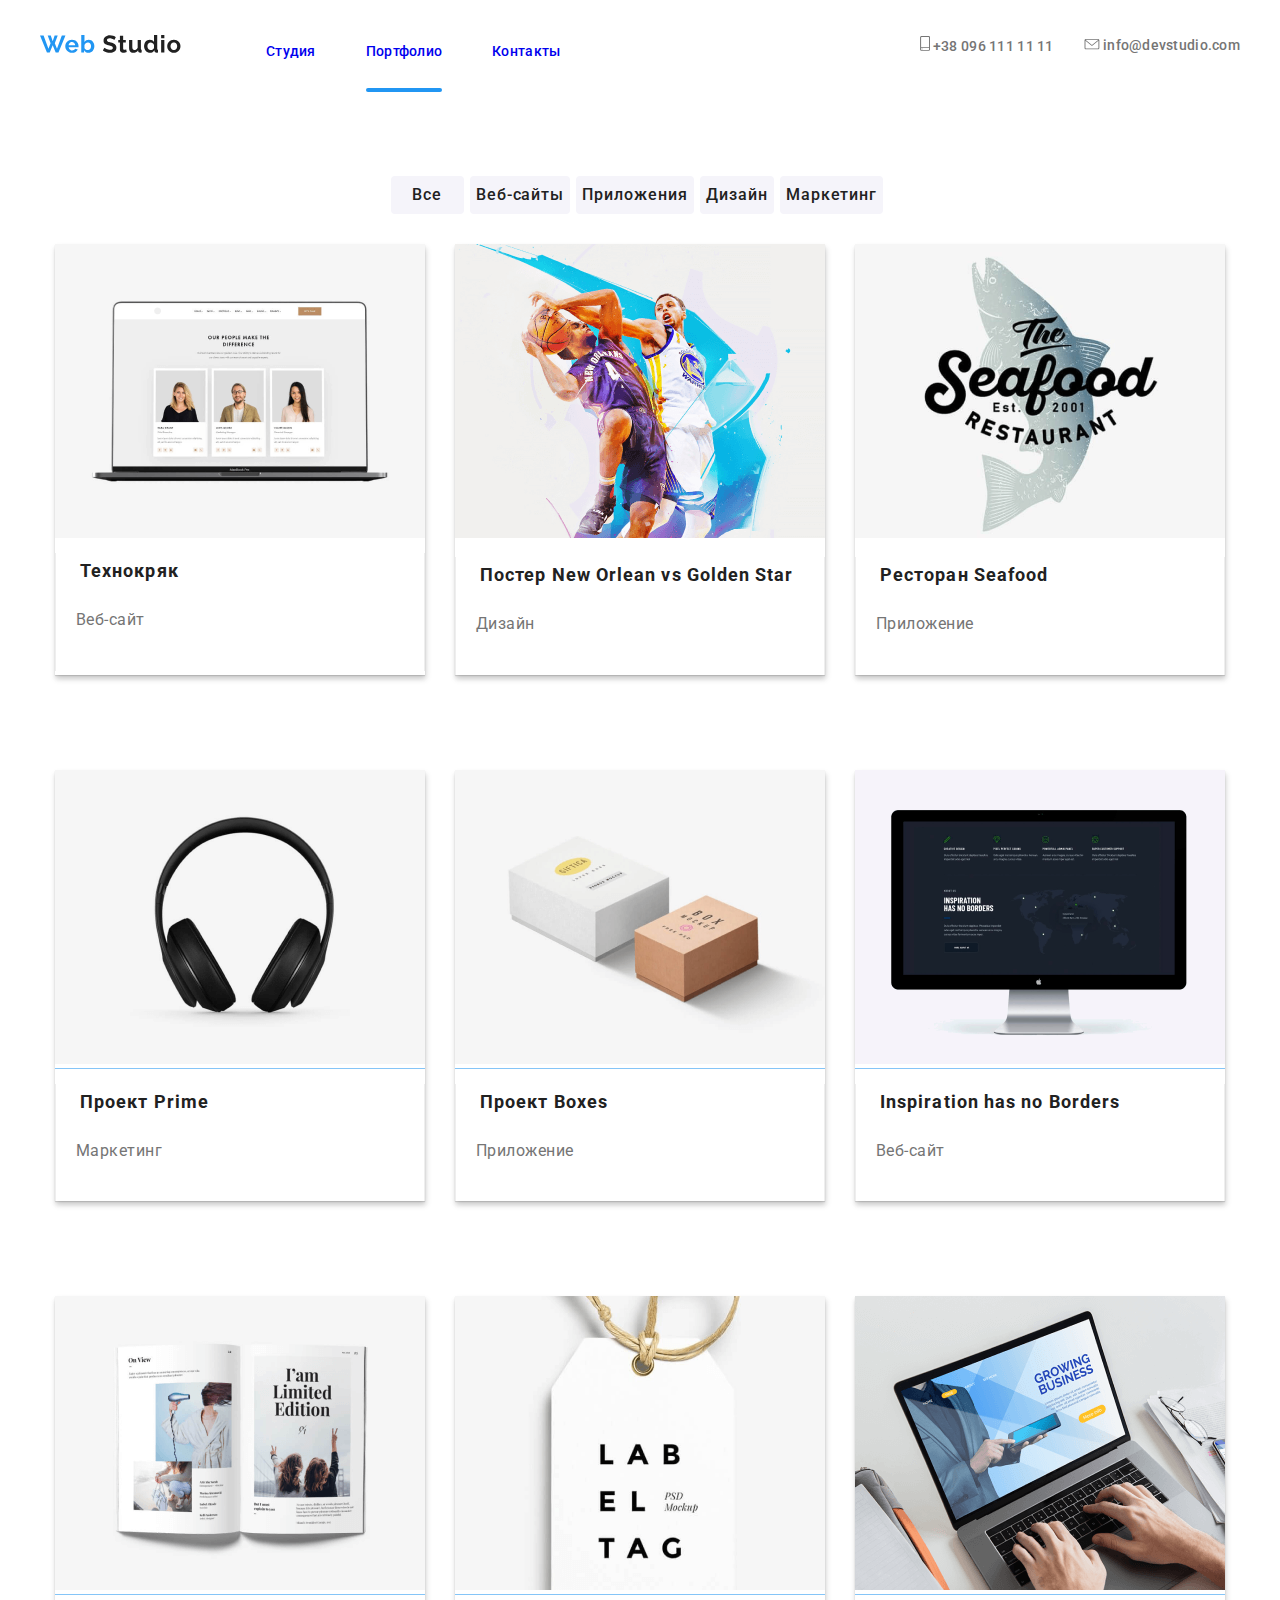
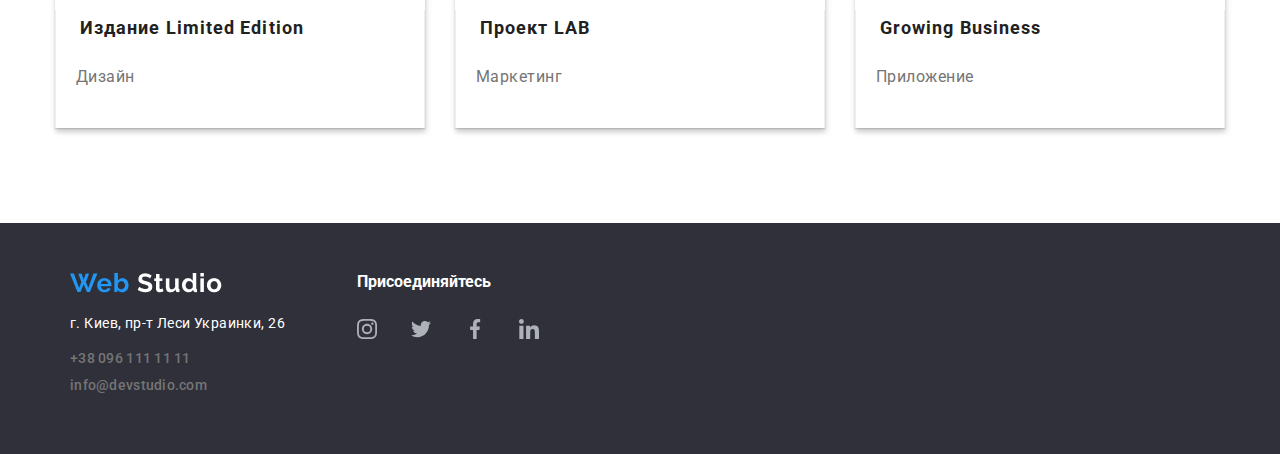
==== portfolio.html @ f712e770 "base created" ====
<!DOCTYPE html>
<html lang="ru">
  <head>
    <meta charset="UTF-8" />
    <meta name="viewport" content="width=device-width, initial-scale=1.0" />
    <title>Портфолио</title>
    <link rel="stylesheet" href="./CSS/styles.css" />
    <link rel="stylesheet" href="./CSS/normalize.css" />
    <link
      href="https://fonts.googleapis.com/css2?family=Roboto:ital,wght@0,100;0,300;0,400;0,500;0,700;0,900;1,100;1,300;1,400;1,500;1,700;1,900&display=swap"
      rel="stylesheet"
    />
  </head>

  <body>
    <!--Шапка сайта-->
    <header class="page-header">
      <div class="container">
        <nav class="nav-container">
          <a href="index.html" aria-label="лого" class="logo-link">
            <svg width="141" height="28">
              <use href="./images/sprite.svg#icon-logo"></use>
            </svg>
          </a>
          <ul class="site-nav list">
            <li class="nav-link-item list">
              <a class="nav-link" href="index.html">
                <p class="nav-link-text">Студия</p>
              </a>
            </li>
            <li class="nav-link-item list">
              <a class="nav-link link current" href="portfolio.html">
                <p class="nav-link-text link current">Портфолио</p>
              </a>
            </li>
            <li class="nav-link-item list">
              <a class="nav-link" href=" ">
                <p class="nav-link-text">Контакты</p>
              </a>
            </li>
          </ul>
          <div class="site-nav-div">
            <ul class="site-nav">
              <li class="contact-list-item list">
                <a class="contact-data" href="tel: ">
                  <svg width="10" height="14.94" class="contact-data-icon">
                    <use href="./images/sprite.svg#icon-smartphone"></use>
                  </svg>
                  +38 096 111 11 11</a
                >
              </li>
              <li class="contact-list-item list">
                <a class="contact-data" href="mailto:info@devstudio.com">
                  <svg width="16" height="11.12" class="contact-data-icon">
                    <use href="./images/sprite.svg#icon-envelope"></use>
                  </svg>
                  info@devstudio.com</a
                >
              </li>
            </ul>
          </div>
        </nav>
      </div>
    </header>

    <!--Products-navigation-->
    <section class="products-nav-section">
      <div class="container">
        <h1 hidden>Проекты</h1>
        <ul class="products-list list">
          <li class="products-button">
            <button type="button" class="pro-button">Все</button>
          </li>
          <li class="products-button">
            <button type="button" class="pro-button">Веб-сайты</button>
          </li>
          <li class="products-button">
            <button type="button" class="pro-button">Приложения</button>
          </li>
          <li class="products-button">
            <button type="button" class="pro-button">Дизайн</button>
          </li>
          <li class="products-button">
            <button type="button" class="pro-button">Маркетинг</button>
          </li>
        </ul>
      </div>
    </section>

    <!--Products-->
    <section class="products-list-section">
      <div class="container">
        <ul class="products-list-main list">
          <li class="product-item">
            <a class="product-link" href=" " aria-label="Проект-1">
              <div class="product-image-wrapper">
                <p class="product-text">
                  Технокряк это современная площадка распространения
                  коронавируса. Компании используют эту платформу для цифрового
                  шпионажа и атак на защищённые сервера конкурентов.
                </p>

                <img
                  src="./images/projects/project1.png"
                  alt="проект1"
                  class="product-list-image"
                />
              </div>
              <div class="product-link-headers">
                <h2 class="product-header">Технокряк</h2>
                <p class="product-subheader">Веб-сайт</p>
              </div>
            </a>
          </li>
          <li class="product-item">
            <a class="product-link" href=" " aria-label="Проект-2">
              <div class="product-image-wrapper">
                <p class="product-text">
                  Технокряк это современная площадка распространения
                  коронавируса. Компании используют эту платформу для цифрового
                  шпионажа и атак на защищённые сервера конкурентов.
                </p>
                <img src="./images/projects/project2.png" alt="проект-2" />
              </div>
              <div class="product-link-headers">
                <h2 class="product-header">
                  Постер <span lang="en"> New Orlean vs Golden Star</span>
                </h2>
                <p class="product-subheader">Дизайн</p>
              </div>
            </a>
          </li>
          <li class="product-item">
            <a class="product-link" href=" " aria-label="Проект-3">
              <div class="product-image-wrapper">
                <p class="product-text">
                  Технокряк это современная площадка распространения
                  коронавируса. Компании используют эту платформу для цифрового
                  шпионажа и атак на защищённые сервера конкурентов.
                </p>
                <img src="./images/projects/project3.png" alt="проект3" />
              </div>
              <div class="product-link-headers">
                <h2 class="product-header">
                  Ресторан <span lang="en">Seafood</span>
                </h2>
                <p class="product-subheader">Приложение</p>
              </div>
            </a>
          </li>
          <li class="product-item">
            <a class="product-link" href=" " aria-label="Проект-4">
              <div class="product-image-wrapper">
                <p class="product-text">
                  Технокряк это современная площадка распространения
                  коронавируса. Компании используют эту платформу для цифрового
                  шпионажа и атак на защищённые сервера конкурентов.
                </p>
                <img src="./images/projects/project4.png" alt="проект4" />
              </div>
              <div class="product-link-headers">
                <h2 class="product-header">
                  Проект <span lang="en">Prime</span>
                </h2>
                <p class="product-subheader">Маркетинг</p>
              </div>
            </a>
          </li>
          <li class="product-item">
            <a class="product-link" href=" " aria-label="Проект-5">
              <div class="product-image-wrapper">
                <p class="product-text">
                  Технокряк это современная площадка распространения
                  коронавируса. Компании используют эту платформу для цифрового
                  шпионажа и атак на защищённые сервера конкурентов.
                </p>
                <img src="./images/projects/project5.png" alt="проект5" />
              </div>
              <div class="product-link-headers">
                <h2 class="product-header">
                  Проект <span lang="en">Boxes</span>
                </h2>
                <p class="product-subheader">Приложение</p>
              </div>
            </a>
          </li>
          <li class="product-item">
            <a class="product-link" href=" " aria-label="Проект-6">
              <div class="product-image-wrapper">
                <p class="product-text">
                  Технокряк это современная площадка распространения
                  коронавируса. Компании используют эту платформу для цифрового
                  шпионажа и атак на защищённые сервера конкурентов.
                </p>
                <img src="./images/projects/project6.png" alt="проект6" />
              </div>
              <div class="product-link-headers">
                <h2 class="product-header">
                  <span lang="en">Inspiration has no Borders</span>
                </h2>
                <p class="product-subheader">Веб-сайт</p>
              </div>
            </a>
          </li>
          <li class="product-item">
            <a class="product-link" href=" " aria-label="Проект-7">
              <div class="product-image-wrapper">
                <p class="product-text">
                  Технокряк это современная площадка распространения
                  коронавируса. Компании используют эту платформу для цифрового
                  шпионажа и атак на защищённые сервера конкурентов.
                </p>
                <img src="./images/projects/project7.png" alt="проект7" />
              </div>
              <div class="product-link-headers">
                <h2 class="product-header">
                  Издание <span lang="en">Limited Edition</span>
                </h2>
                <p class="product-subheader">Дизайн</p>
              </div>
            </a>
          </li>

          <li class="product-item">
            <a class="product-link" href=" " aria-label="Проект-8">
              <div class="product-image-wrapper">
                <p class="product-text">
                  Технокряк это современная площадка распространения
                  коронавируса. Компании используют эту платформу для цифрового
                  шпионажа и атак на защищённые сервера конкурентов.
                </p>
                <img src="./images/projects/project8.png" alt="проект8" />
              </div>
              <div class="product-link-headers">
                <h2 class="product-header">
                  Проект <span lang="en">LAB</span>
                </h2>
                <p class="product-subheader">Маркетинг</p>
              </div>
            </a>
          </li>

          <li class="product-item">
            <a class="product-link" href=" " aria-label="Проект-9">
              <div class="product-image-wrapper">
                <p class="product-text">
                  Технокряк это современная площадка распространения
                  коронавируса. Компании используют эту платформу для цифрового
                  шпионажа и атак на защищённые сервера конкурентов.
                </p>
                <img src="./images/projects/project9.png" alt="проект9" />
              </div>
              <div class="product-link-headers">
                <h2 class="product-header">
                  <span lang="en">Growing Business</span>
                </h2>
                <p class="product-subheader">Приложение</p>
              </div>
            </a>
          </li>
        </ul>
      </div>
    </section>

    <!--Контакты-->
    <footer class="contacts-sec">
      <div class="container">
        <div class="contacts">
          <h2 hidden>Контакты</h2>
          <div class="contacts-div1">
            <a href="index.html" aria-label="лого" class="footer-logo">
              <img src="./images/header/WebStudio.png" alt="webstudio" />
            </a>

            <div class="address-div">
              <address>
                <a
                  class="address-item-link"
                  href="https://goo.gl/maps/PfShquKMq7pHnLQV8"
                >
                  <p class="address-item">г. Киев, пр-т Леси Украинки, 26</p>
                </a>
              </address>
              <ul class="list">
                <li class="contact-list-item">
                  <a class="contact-data" href="tel: ">+38 096 111 11 11</a>
                </li>
                <li class="contact-list-item">
                  <a class="contact-data" href="mailto:info@devstudio.com">
                    info@devstudio.com</a
                  >
                </li>
              </ul>
            </div>
          </div>
          <div class="join-us-div">
            <p class="join-text">Присоединяйтесь</p>
            <ul class="joinus list">
              <li class="social-link">
                <a
                  href=""
                  aria-label="иконка_инстаграм"
                  class="social-list_link-item"
                >
                  <svg width="20" height="20">
                    <use href="./images/sprite.svg#icon-instagram"></use>
                  </svg>
                </a>
              </li>
              <li class="social-link">
                <a
                  href=""
                  aria-label="иконка_твиттер"
                  class="social-list_link-item"
                >
                  <svg width="20" height="20">
                    <use href="./images/sprite.svg#icon-twitter"></use></svg
                ></a>
              </li>
              <li class="social-link">
                <a
                  href=""
                  aria-label="иконка_фейсбук"
                  class="social-list_link-item"
                >
                  <svg width="20" height="20">
                    <use href="./images/sprite.svg#icon-facebook"></use></svg
                ></a>
              </li>
              <li class="social-link">
                <a
                  href=""
                  aria-label="иконка_линкедин"
                  class="social-list_link-item"
                  ><svg width="20" height="20">
                    <use href="./images/sprite.svg#icon-linkedin"></use>
                  </svg>
                </a>
              </li>
            </ul>
          </div>
        </div>
      </div>
    </footer>
  </body>
</html>
---- CSS/styles.css ----
:root {
  font-family: "Roboto", sans-serif;
  font-style: normal;
    --main-font-color: white;}
}

html {
  box-sizing: border-box;
}

*, *:: before, 
*:: after {
  box-sizing: inherit;
}

.list {
padding: 0; 
margin: 0; 
list-style-type: none;
}

.container {
  max-width: 1200px;
  padding-left: 15px;
  padding-right: 15px;
  margin-left: auto;
  margin-right: auto;
  }


.site-nav {
 display: flex; 
}
.site-nav .nav-link-item {
  display: block;
  font-weight: 500;
  font-size: 14px;
  line-height: 16px;
  letter-spacing: 0.02em;
  color: #212121;
  margin-right: 50px;
  padding-top: 30px;
}

.site-nav .nav-link-item:last-child {
  margin-right: 0;
}

.contact-list-item {
  margin-right: 30px;
  padding-bottom: 9px;
}
.site-nav .contact-list-item:last-child {
  margin-right: 0;
}

.logo {
  font-family: "Roboto", sans-serif;
}
.logo-link {
  margin-right: 85px;
}
.site-nav-div {
  margin-left: auto;
}
.hero-heading {
  margin-top: 0;
  margin-bottom: 30px;
  padding-top: 195px;
  font-weight: 900;
  font-size: 44px;
  line-height: 1.36;
  text-align: center;
  letter-spacing: 0.06em;
  text-transform: uppercase;
  color: #ffffff;
}
.hero-container {
  background-image: linear-gradient(
    to bottom, 
     rgba(47, 48, 58, 0.8), 
     rgba(47, 48, 58, 0.8) ), url(../images/header_image/Header_img.jpg); 
  background-repeat: no-repeat;
  background-origin: border-box;
  background-size: auto;
  background-position: center;
  background-size: cover;
  width: 1600px;
  height: 600px;
  left: 0px;
  top: 80px;
  background-clip: border-box;
  }


.nav-container {
  display: flex;
  align-items: center;
  /*justify-content: space-between;*/
}
.nav-link {
  font-weight: 500;
  font-size: 14px;
  line-height: 1.14;
  letter-spacing: 0.02em;
  text-decoration: none;
}
.nav-link:hover,
.nav-link:focus {
  color: #2196f3;
}
.nav-link-item {
  list-style: none;
  text-decoration: none;
  display: block;
}

/*.nav-link-text {
font-weight: 500;
font-size: 14px;
line-height: 16px;
letter-spacing: 0.02em;
color: #212121;  
}*/
/*.current {
  color:#2196F3;*/
 
}

.nav-link {
 display: block;
 padding-top: 32px;
 padding-bottom: 32px;
 font-weight: 500;
 font-size: 14px;
 line-height: 1.1428;
 letter-spacing: 0.02em;
 color: #212121;}
}
/*.nav-link .current {
 padding-bottom: 0;
}*/
.nav-link.current {
 padding-bottom: 0;
 color:#2196F3;
 }
.nav-link.current::after {
 content: '';
 display: block;
 height: 4px;
 border-radius: 2px;
 margin-top: 28px;
 background-color: #2196F3;
 }



.contact-list-item {
  list-style: none;
  text-decoration: none;
}
.contact-list-item {
  fill: #757575;
}
.contact-list-item:hover,
.contact-list-item:focus
 {
  color: #2196f3;
}
.contact-data {
  list-style: none;
  text-decoration: none;
  font-weight: 500;
  font-size: 14px;
  line-height: 1.14;
  letter-spacing: 0.02em;
  color: #757575;
}
.contact-data:hover,
.contact-data:focus {
  color: #2196f3;
}
.contact-data-icon:hover,
.contact-data-icon:focus {
  fill: #2196f3;
}

.list {
  padding: 0;
  /*margin: 0;*/
}
.hero-section {
  text-align: center;
  /*background-color: grey;*/
 }

  .button {
  display: inline-block;
  border-radius: 4px;
  padding: 10px 32px;
  min-width: 200px;
  text-align: center;
  background: #2196f3;
  color: #ffffff;
  text-transform: uppercase;
  letter-spacing: 0.06em;
  }

  .button:hover,
  .button:focus {
    background: #2196f3;
    color: #ffffff;
    text-transform: uppercase;
    letter-spacing: 0.06em;
    border: none;
  }

   .hero-button-text {
    font-weight: bold;
    font-size: 16px;
    line-height: 1.87;
    display: flex;
    align-items: center;
    text-align: center;
    letter-spacing: 0.06em;

    color: #FFFFFF;
  }
  .about-us-section {
 display: flex;
    align-items: center;
    text-align: center;
  }
  .abt-us-container {
    width: 1200px;
    margin-top: 0;
    margin-left: auto;
    margin-right: auto;
    margin-bottom: 94px;
    /*width: 1170px;*/
    padding-left: 15px;
    padding-right: 15px;
    justify-content: space-between;
    align-items: baseline;
  }

  .sub-heading {
    margin-top: 0;
    margin-bottom: 10px;
    font-weight: bold;
    font-size: 14px;
    line-height: 1.14;
    letter-spacing: 0.03em;
    text-transform: uppercase;
    color: #212121;
    align-items: center;
    align-items: baseline;
  }
  .about-img {
    list-style: none;
  }
  .about-img {
    display: flex;
  }

  .about-image-icon {
   list-style: none;
   margin-right: 0px;
  }
  
  .about-image-icon:last-child {
    margin-right: 0;
  }

  .antenna::before {
  content: "";
  display: inline-block;
  width: 270px;
  height: 120px;
  background-repeat: no-repeat;
  background-size: cover;
  left: 215px;
  top: 774px;
  background: #F5F4FA;
  background-image: url(../images/about/antenna.svg);
  background-repeat: no-repeat;
  background-position: center;
  border-radius: 4px;
  margin-bottom: 20px;}

    .clock::before {
  content: "";
  display: inline-block;
  width: 270px;
  height: 120px;
  background-repeat: no-repeat;
  background-size: cover;
  left: 215px;
  top: 774px;
  background: #F5F4FA;
  background-image: url(../images/about/clock.svg );
  background-repeat: no-repeat;
  background-position: center;
  border-radius: 4px;
margin-bottom: 20px;}

  .diagram::before {
  content: "";
  display: inline-block;
  width: 270px;
  height: 120px;
  background-repeat: no-repeat;
  background-size: cover;
  left: 215px;
  top: 774px;
  background: #F5F4FA;
  background-image: url(../images/about/diagram.svg );
  background-repeat: no-repeat;
  background-position: center;
  border-radius: 4px;
margin-bottom: 20px;}

  .tech::before {
  content: "";
  display: inline-block;
  width: 270px;
  height: 120px;
  background-repeat: no-repeat;
  background-size: cover;
  left: 215px;
  top: 774px;
  background: #F5F4FA;
  background-image: url(../images/about/Group.svg );
  background-repeat: no-repeat;
  background-position: center;
  border-radius: 4px;
margin-bottom: 20px;}
  }
    /* 
    position: absolute;
    width: 270px;
    height: 120px;
    left: 1115px;
    top: 774px;
    background-color: #F5F4FA;
    border-radius: 4px;*/
    }
  
  .image {
    margin-top: 0;
    margin-bottom: 55px; 
    padding-right: 96px;
    padding-left: 96px
  }

  .image-wrapper{
    position: relative;
  }


  .about-us-sect {
    list-style: none;
    text-decoration: none;
    padding-top: 87px;
    padding-bottom: 87px;
  }


.abt-text {
  margin-top: 0;
  margin-bottom: 94px;
  font-weight: normal;
  font-size: 14px;
  line-height: 1.72;
  letter-spacing: 0.03em;
  color: #757575;
  align-items: center;
  align-items: baseline;
}
.no.padding {
  padding-top: 0;
  padding-bottom: 0;
}
.activity-sec {

  }
.activity-container {
  max-width: 1200px;
  margin-top: 0;
  margin-left: auto;
  margin-right: auto;
}

.activity-list {
  display: flex;
  justify-content: space-between;
}
.activity-header {
  font-weight: bold;
  font-size: 36px;
  line-height: 1.16;
  text-align: center;
  letter-spacing: 0.03em;
  color: #212121;
}
.activity-wrapper {
  position: relative;
}
 .activity-list-item {
  list-style: none;
  margin-top: 48px;
  /*margin-bottom: 94px;*/
  margin-right: 30px;
  
  /*border-radius: 4px;;
background-image: linear-gradient(
    to bottom, 
      #F5F4FA;  #F5F4FA)
  background-repeat: no-repeat;
  background-origin: border-box;
  background-size: auto;
  background-position: center;
  background-size: cover;
  width: 270px;
  height: 120px;
  left: 0px;
  top: 80px;
  background-clip: border-box;*/
}
/*.acivityy-wrapper {
  position: relative;
}
*/
   .activity-list-item-image {
    display: block;
  }

.activity-subh-r {
  position: absolute;
  bottom: 0;
  left: 0;
  width: 100%;
  padding-top: 27px;
  padding-bottom: 27px;
  margin: 0;
  font-weight: 700;
  font-size: 14px;
  line-height: 1.14;
  text-align: center;
  text-transform: uppercase;
  color: #ffffff;
  background-color: rgba(47, 48, 58, 0.8);
  }

/*  .activity-subh-r {
width: 370px;
left: 215px;
top: 1435px;
background-color: rgba(47, 48, 58, 0.8);
text-align: center;

  }*/

 .team-section-container {
    max-width: 1200px;
    justify-content: space-between;
    margin-left: auto;
    margin-right: auto;
    padding-left: 15px;
    padding-right: 15px;
    background: #E5E5E5;
    
  }

  .team-list {
  list-style:none;
  display: flex;
/*margin-left: 215px;
  margin-right: 215px;*/
  justify-content: space-between;
  }

  .team-list-item {
    max-width: 275px;
  /*margin-right: 30px;*/
box-shadow: 0px 2px 1px rgba(0, 0, 0, 0.2), 0px 1px 1px rgba(0, 0, 0, 0.14), 0px 1px 3px rgba(0, 0, 0, 0.12);
border-radius: 0px 0px 4px 4px;
margin-bottom: 95px;
  }
  .team-list-item:last-child {
    margin-right:0
  }
  .team-section-name {
   font-weight: bold;
   font-size: 36px;
   line-height: 42px;
   text-align: center;
   letter-spacing: 0.03em;
   color: #212121; 
  }
 

  .team-subheader {

    font-weight: 500;
    font-size: 16px;
    line-height: 19px;
    text-align: center;
    letter-spacing: 0.03em;
    color: #212121;
  }
  .profession {
    font-weight: normal;
    font-size: 16px;
    line-height: 19px;
    text-align: center;
    letter-spacing: 0.03em;
    color: #757575;
  }
  .social-link-list {
    display: flex;
    align-content: center;
    padding-left: 30px;
    padding-bottom: 20px;
  }
.social-list_link-item {
    display: inline-flex;
    justify-content: center;
    align-items: center;
    width: 44px;
    height: 44px;
    border-radius: 50%;
 }
  .social-link:hover,
  .social-link:focus {
  color: #2196f3
  ;}

  .social-link {
   margin-right: 10px;
  }
  /*.social-link::before {
  content: "";
  width: 60px;
  height: 1px;
  /*margin-right: 40px;*/
  
  
.social-list_link-item {
  fill: #afb1b8;
}
.social-list_link-item:hover, 
.social-list_link-item-svg {
  fill: white;
}
.social-list_link-item:hover .social-list_link-item-svg {
  fill: #2196F3;
 }
.social-list_link-item-svg {
 width: 20px;
 height: 20px;
}
.social-list_link-item:hover {
  background-color:  #2196F3;
}
 

  /*.social-link {
     background-image: url(../images/Socials/Instagram.svg);
     background-position: center;
     position: absolute;
      width: 44px;
      height: 44px;
      left: 515px;
      top: 2779px;*/

  

 /* .clients-container {
  max-width: 1200px;
  margin-top: 0;
 
  margin-left: auto;
  margin-right: auto; 
  padding-left: 15px;
  padding-right: 15px;
  padding-bottom: 0px;
      }*/

  .clients-section {
   margin-bottom: 94px;
   }

  .clients-list {
    list-style: none;
    display: flex;
    justify-content: space-between;}

 .clients-header {
margin-bottom: 50px;
font-weight: bold;
font-size: 36px;
line-height: 42px;
text-align: center;
letter-spacing: 0.03em;
color: #212121;

 }
.client-icon .client-icon-svg {
   fill:#AFB1B8;
}
.client-icon:last-child {
  margin-right: 0px;
}
.client-icon {
  margin-right: 30px;
}

.client-icon-svg:hover,
.client-icon-svg {
  fill: #2196f3;
}

.customers-list-item-link:hover,
.customers-list-item-link:focus {
  border-color: #2196f3;}

/*.client-icon:hover, 
.client-icon-svg {
  fill:  #2196f3}*/
 
/* .client-icon:hover,
 .client-icon:focus {
color: #2196f3;}*/

 .border{
max-width: 170px;
  /*margin-right: 30px;*/
box-shadow: 0px 2px 1px rgba(0, 0, 0, 0.2), 0px 1px 1px rgba(0, 0, 0, 0.14), 0px 1px 3px rgba(0, 0, 0, 0.12);
border-radius: 0px 0px 4px 4px;
margin-bottom: 95px;
height: 90px;
left: 1215px;
top: 2487px;
border: 1px solid #AFB1B8;
box-sizing: border-box;

  }

.client-icon .border:hover,
.border:focus {
fill: #2196f3;}

 .products-list-section {
 margin-top: 30px;
 }
  .products-list {
  list-style: none;
  display: flex;
  justify-content: center;
  /*margin-bottom: 95px;*/
  }
  .products-list:last-child {
    margin-right: 0;
  }
  
  .products-button {
    padding-right: 6px;
    /*box-shadow: 0px 3px 1px #2196F3 (0, 0, 0, 0.1), 0px 1px 2px #2196F3 (0, 0, 0, 0.08), 0px 2px 2px rgba(0, 0, 0, 0.12);
border-radius: 4px;*/    
  }
  .products-list-item {
  list-style: none;
  width: 370px;
  }
 .pro-button {
   background: #F5F4FA;
 }
 .pro-button:hover {
   background-color: #2196F3;
 }
  
  .products-nav-section {
   display: flex;
   margin-top: 84px;
   justify-content: space-around;
   
  }
  .products-list-main {
    display: flex;
    flex-wrap: wrap;
    justify-content: space-around;
  }
  .product-item {
    width: 370px;
    margin-bottom: 30px;
  }
  .product-image-wrapper {
  position: relative;
  overflow: hidden;
  }
 .product-list-image {
   display: block;
 }
  /*.product-item:nth-last-child(-n + 3) {
    margin-bottom: 0;
  }*/
  .products-list-main:last-child {
    margin-right: 0;
  }
  .product-header {
    margin-left: 24px;
  }
  .product-subheader {
    margin-left: 20px;
  }
  /*.contacts-section {
   background-color: #2F303A;
   display: flex;
   background: #2F303A;
   max-width: 1200px;
   margin-top: 94px;
  margin-left: auto;
  margin-right: auto;
  padding-left: 15px;
  padding-right: 15px;
   }*/
  .product-item {
     max-width: 376px;
      /*margin-right: 30px;*/
background: #FFFFFF;
box-sizing: border-box;
box-shadow: 0px 1px 1px rgba(0, 0, 0, 0.12), 0px 4px 4px rgba(0, 0, 0, 0.06), 1px 4px 6px rgba(0, 0, 0, 0.16);
margin-bottom: 95px;
  }
  
 .contacts-div1 {

  padding-left: 30px;
  align-content: space-between;
  }
  .address-div {
  background: #2F303A;
  padding-right: 60px;
  
  }
  .footer-logo {
    padding-left: 
  }
   .joinus {
    display: flex;
    background-color: #2F303A;
    }
    .join-text {
      margin-top: 0px;
    }
   
 .social-link:hover,
  .social-link:focus {
  color: #2196f3
  ;}
 
.social-list_link-item {
  fill: #afb1b8;
}
.social-link {
  fill:  #afb1b8;}

.social-link:hover {
  fill: white;
 }
.social-link {
 width: 20px;
 height: 20px;
}
.social-link:hover {
  background-color:  #2196F3;
} 
.social-link {
    display: inline-block;
    justify-content: center;
    align-items: center;
    width: 44px;
    height: 44px;
    border-radius: 50%;}

  .contacts-sec {
   background-color: #2F303A;
   background: #2F303A;

 }  .contacts {
    display: flex;
    /*align-items: center;*/
    padding-top: 50px;
    padding-bottom: 50px;
    align-content: space-between;
     /*padding-right: 660px;
    padding-bottom: 94px;*/
    }
      .contacts1 {
    background-color: #2F303A;
    background: #2F303A;
    align-items: center;
    padding-top: 50px;
    padding-bottom: 50px;
    align-content: space-between;
     /*padding-right: 660px;
    padding-bottom: 94px;*/
    }

  .address-item {
  font-style: normal;
  font-weight: normal;
  font-size: 14px;
  line-height: 24px;
  letter-spacing: 0.03em;
  color: #FFFFFF;
  }

  .address-item-link {
   list-style: none;
   text-decoration: none
   
  }

  .address-item-link {
  padding-bottom: 9px;
  }
  .join-text {
    color: white;
    font-weight: bold;
    padding-left: 12px;
  }
  
  .pro-button:hover,
  .pro-button:focus {
  color: white
  ;}
  
  .products-button {
  font-weight: 500;
  font-size: 16px;
  line-height: 26px;
  text-align: center;
  letter-spacing: 0.03em;
  color: #212121;
  }
 .product-item:hover,
 .product-item:focus {
  color: rgba(33, 150, 243, 0.9);
  }
  .pro-button {
    min-width: 73px;
    height: 38px;
  display: inline-block;
  border-radius: 4px;
 /* padding: 10px 32px;*/
  text-align: center;
  background: F5F4FA;
  color: #212121;
   letter-spacing: 0.06em;
   font-weight: 500;
font-size: 16px;
line-height: 26px;
border: none;
  }
 
  .products-list-main {
  list-style: none;
 }
 .product-link {
 text-decoration: none;
 
 }
 .product-header {
font-weight: bold;
font-size: 18px;
line-height: 2;
letter-spacing: 0.06em;
color: #212121;
 }
.product-subheader {
font-weight: normal;
font-size: 16px;
line-height: 1.87;
letter-spacing: 0.03em;
color: #757575;
 }

.product-text {
font-family: Roboto;
font-style: normal;
font-weight: normal;
font-size: 18px;
line-height: 28px;
letter-spacing: 0.03em;
color: #FFFFFF;
position: absolute;
  top: 0;
  left: 0;
  width: 100%;
  height: 100%;

  display: flex;
  align-items: center;
  margin-top: 0;
  margin-bottom: 0;
  padding-right: 24px;
  padding-left: 15px;

  font-weight: 400;
  font-size: 18px;
  line-height: 1.55;
  color: #ffffff;
  background-color: rgba(33, 150, 243, 0.9);

  transform: translateY(100%);
  transition: transform 250ms cubic-bezier(0.4, 0, 0.2, 1);
}
.product-link:hover .product-text,
.product-link:focus .product-text {
  transform: translateY(0);
  opacity: 1;
}
.product-text:hover,
.product-text:focus {
  background: rgba(33, 150, 243, 0.9)
}
.product-link-headers {
  /*padding-top: 20px;*/
  padding-right: 0px;
  padding-bottom: 20px;
  padding-left: 0px;
  border-right: 1px solid #eeeeee;
  /*border-bottom: 1px solid #eeeeee;*/
  border-left: 1px solid #eeeeee;
}
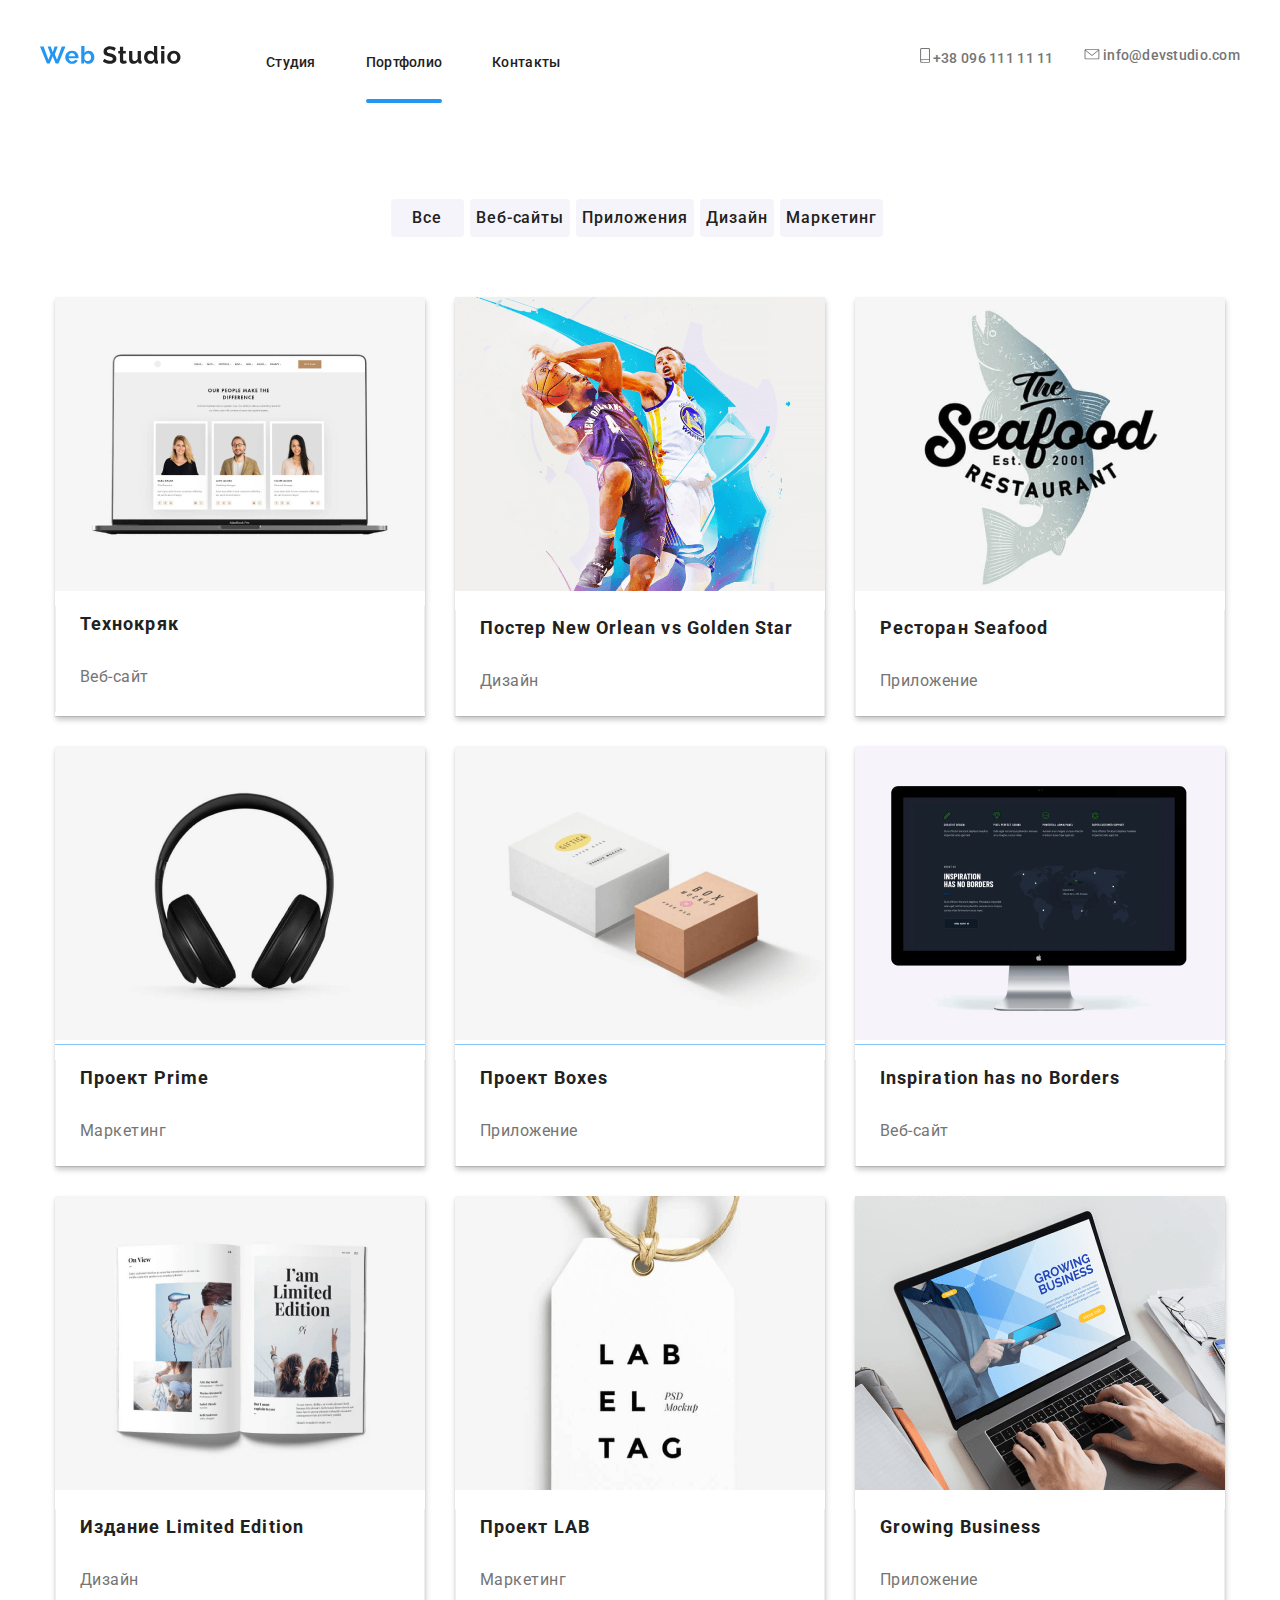
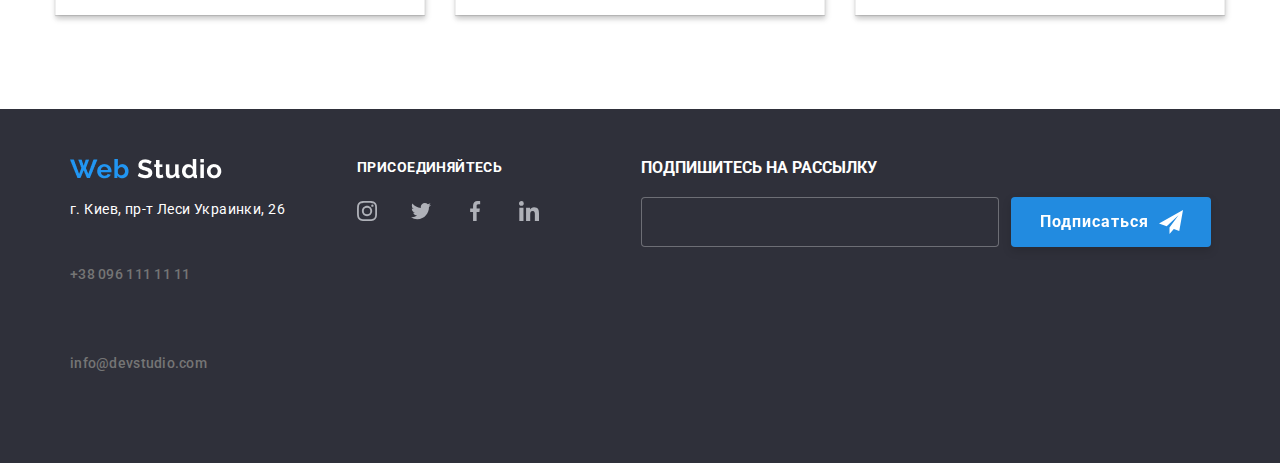
==== commit 6ebb2c70: "subscribe (to portfolio)" ====
--- a/portfolio.html
+++ b/portfolio.html
@@ -339,6 +339,24 @@
               </li>
             </ul>
           </div>
+          <!--Блок подписки-->
+          <div class="subscribe-form-section">
+            <b class="subscribe-to">подпишитесь на рассылку</b>
+            <form class="subscribe-form">
+              <input
+                class="subscribe-form-input"
+                type="email"
+                name="mail"
+                id="email"
+              />
+              <button class="subscribe-form-submit-button button" type="submit">
+                Подписаться
+                <svg class="subscribe-form-icon" width="24" height="24">
+                  <use href="./images/sprite.svg#icon-icon_send"></use>
+                </svg>
+              </button>
+            </form>
+          </div>
         </div>
       </div>
     </footer>
--- a/CSS/styles.css
+++ b/CSS/styles.css
@@ -41,7 +41,9 @@
   margin-right: 50px;
   padding-top: 30px;
 }
-
+.nav-link {
+  color: #212121;
+}
 .site-nav .nav-link-item:last-child {
   margin-right: 0;
 }
@@ -85,11 +87,12 @@
   background-size: auto;
   background-position: center;
   background-size: cover;
-  width: 1600px;
+  max-width: 1600px;
   height: 600px;
   left: 0px;
   top: 80px;
   background-clip: border-box;
+
   }
 
 
@@ -168,6 +171,9 @@
   color: #2196f3;
 }
 .contact-data {
+  display: block;
+  padding-top: 32px;
+  padding-bottom: 32px;
   list-style: none;
   text-decoration: none;
   font-weight: 500;
@@ -175,14 +181,15 @@
   line-height: 1.14;
   letter-spacing: 0.02em;
   color: #757575;
+  transition: color 250ms cubic-bezier(0.4, 0, 0.2, 1);
+}
+.contact-data:hover,
+.contact-data .contact-data-icon:focus {
+  fill: #2196f3;
 }
 .contact-data:hover,
 .contact-data:focus {
-  color: #2196f3;
-}
-.contact-data-icon:hover,
-.contact-data-icon:focus {
-  fill: #2196f3;
+ color: #2196f3;
 }
 
 .list {
@@ -191,8 +198,22 @@
 }
 .hero-section {
   text-align: center;
-  /*background-color: grey;*/
- }
+  background-image: linear-gradient(
+    to bottom, 
+     rgba(47, 48, 58, 0.8), 
+     rgba(47, 48, 58, 0.8) ), url(../images/header_image/Header_img.jpg); 
+  background-repeat: no-repeat;
+  background-origin: border-box;
+  background-size: auto;
+  background-position: center;
+  background-size: cover;
+  max-width: 1600px;
+  height: 600px;
+  left: 0px;
+  top: 80px;
+  background-clip: border-box; /*background-color: grey;*/
+   margin-left: auto;
+  margin-right: auto;}
 
   .button {
   display: inline-block;
@@ -202,15 +223,21 @@
   text-align: center;
   background: #2196f3;
   color: #ffffff;
-  text-transform: uppercase;
+  /*text-transform: uppercase;*/
   letter-spacing: 0.06em;
+  border: none;
+  font-family: Roboto;
+font-style: normal;
+font-weight: bold;
+font-size: 16px;
+line-height: 30px;
   }
 
   .button:hover,
   .button:focus {
     background: #2196f3;
     color: #ffffff;
-    text-transform: uppercase;
+    /*text-transform: uppercase;*/
     letter-spacing: 0.06em;
     border: none;
   }
@@ -530,11 +557,14 @@
     width: 44px;
     height: 44px;
     border-radius: 50%;
- }
-  .social-link:hover,
+       
+ }
+ .social-list_link-item {
+transition: fill 250ms cubic-bezier(0.4, 0, 0.2, 1), background-color 250ms cubic-bezier(0.4, 0, 0.2, 1);}
+  /*.social-link:hover,
   .social-link:focus {
   color: #2196f3
-  ;}
+  ;}*/
 
   .social-link {
    margin-right: 10px;
@@ -548,10 +578,12 @@
   
 .social-list_link-item {
   fill: #afb1b8;
+
 }
 .social-list_link-item:hover, 
 .social-list_link-item-svg {
   fill: white;
+    transition: fill 250ms cubic-bezier(0.4, 0, 0.2, 1);
 }
 .social-list_link-item:hover .social-list_link-item-svg {
   fill: #2196F3;
@@ -590,6 +622,9 @@
   .clients-section {
    margin-bottom: 94px;
    }
+  .clients-icon-list {
+    transition: background-color 250ms cubic-bezier(0.4, 0, 0.2, 1);
+  }
 
   .clients-list {
     list-style: none;
@@ -609,6 +644,7 @@
 .client-icon .client-icon-svg {
    fill:#AFB1B8;
 }
+
 .client-icon:last-child {
   margin-right: 0px;
 }
@@ -624,7 +660,9 @@
 .customers-list-item-link:hover,
 .customers-list-item-link:focus {
   border-color: #2196f3;}
-
+.customers-list-item-link {
+  transition: background-color 250ms cubic-bezier(0.4, 0, 0.2, 1);
+}
 /*.client-icon:hover, 
 .client-icon-svg {
   fill:  #2196f3}*/
@@ -638,7 +676,7 @@
   /*margin-right: 30px;*/
 box-shadow: 0px 2px 1px rgba(0, 0, 0, 0.2), 0px 1px 1px rgba(0, 0, 0, 0.14), 0px 1px 3px rgba(0, 0, 0, 0.12);
 border-radius: 0px 0px 4px 4px;
-margin-bottom: 95px;
+/*margin-bottom: 95px;*/
 height: 90px;
 left: 1215px;
 top: 2487px;
@@ -692,8 +730,9 @@
     justify-content: space-around;
   }
   .product-item {
-    width: 370px;
-    margin-bottom: 30px;
+   width: 370px;
+   margin-top: 30px;
+    /*margin-bottom: 30px;*/
   }
   .product-image-wrapper {
   position: relative;
@@ -709,31 +748,52 @@
     margin-right: 0;
   }
   .product-header {
-    margin-left: 24px;
+    padding-left: 24px;
+    padding-right: 24px;
+   /* padding-bottom: 4px;*/
+    margin-bottom: 0;
+    width: 322px;
+    height: 36px;
+    left: 239px;
+    top: 576px;
+
+    font-family: Roboto;
+    font-style: normal;
+    font-weight: bold;
+    font-size: 18px;
+    line-height: 36px;
+    letter-spacing: 0.06em;
+    color: #212121;
   }
   .product-subheader {
-    margin-left: 20px;
-  }
-  /*.contacts-section {
-   background-color: #2F303A;
-   display: flex;
-   background: #2F303A;
-   max-width: 1200px;
-   margin-top: 94px;
-  margin-left: auto;
-  margin-right: auto;
-  padding-left: 15px;
-  padding-right: 15px;
-   }*/
+    padding-left: 24px;
+    padding-right: 24px;
+    padding-top: 4px;
+    padding-bottom: 20px;
+    margin-bottom: 0;
+    width: 322px;
+    height: 30px;
+    left: 239px;
+    top: 616px;
+    font-family: Roboto;
+    font-style: normal;
+    font-weight: normal;
+    font-size: 16px;
+    line-height: 30px;
+    letter-spacing: 0.03em;
+    color: #757575;
+  }
   .product-item {
      max-width: 376px;
       /*margin-right: 30px;*/
 background: #FFFFFF;
 box-sizing: border-box;
 box-shadow: 0px 1px 1px rgba(0, 0, 0, 0.12), 0px 4px 4px rgba(0, 0, 0, 0.06), 1px 4px 6px rgba(0, 0, 0, 0.16);
-margin-bottom: 95px;
-  }
-  
+
+  }
+   .contacts-sec {
+     margin-top: 94px;
+  }
  .contacts-div1 {
 
   padding-left: 30px;
@@ -782,7 +842,8 @@
     align-items: center;
     width: 44px;
     height: 44px;
-    border-radius: 50%;}
+    border-radius: 50%;
+  transition: background-color 250ms cubic-bezier(0.4, 0, 0.2, 1);}
 
   .contacts-sec {
    background-color: #2F303A;
@@ -827,9 +888,19 @@
   padding-bottom: 9px;
   }
   .join-text {
-    color: white;
-    font-weight: bold;
     padding-left: 12px;
+width: 145px;
+height: 16px;
+left: 515px;
+top: 2743px;
+font-family: Roboto;
+font-style: normal;
+font-weight: bold;
+font-size: 14px;
+line-height: 16px;
+letter-spacing: 0.03em;
+text-transform: uppercase;
+color: #FFFFFF;
   }
   
   .pro-button:hover,
@@ -904,7 +975,7 @@
   display: flex;
   align-items: center;
   margin-top: 0;
-  margin-bottom: 0;
+
   padding-right: 24px;
   padding-left: 15px;
 
@@ -929,11 +1000,318 @@
 .product-link-headers {
   /*padding-top: 20px;*/
   padding-right: 0px;
-  padding-bottom: 20px;
+ 
   padding-left: 0px;
   border-right: 1px solid #eeeeee;
   /*border-bottom: 1px solid #eeeeee;*/
   border-left: 1px solid #eeeeee;
 }
 
-
+<!--Формы--!>
+
+.data-modal-open,
+.feedback-form-submit-button {
+ display: block;
+  min-width: 200px;
+  padding-top: 10px;
+  padding-right: 32px;
+  padding-bottom: 10px;
+  padding-left: 32px;
+  margin-right: auto;
+  margin-left: auto;
+  background-color: #188ce8;
+  transition: background-color 250ms cubic-bezier(0.4, 0, 0.2, 1);
+}
+
+.data-modal-open:hover,
+.data-modal-open:focus,
+.modal-submit-button:hover,
+.modal-submit-button:focus {
+  background-color: #188ce8;
+}
+
+.subscribe-form-section {
+margin-left: 80px;
+}
+
+.subscribe-to {
+  color: #ffffff;
+  display: inline-block;
+  margin-bottom: 20px;
+  font-weight: 700;
+  line-height: 1.14;
+  text-transform: uppercase;
+ }
+ 
+.subscribe-form {
+  display: flex;
+  width: 570px;
+}
+
+.subscribe-form-input {
+  width: 358px;
+  padding: 14px 15px;
+  border: 1px solid rgba(255, 255, 255, 0.3);
+  border-radius: 4px;
+  margin-right: 12px;
+  background-color: #2f303a;
+}
+
+.subscribe-form-input::placeholder {
+  font-weight: 400;
+  font-size: 16px;
+  line-height: 1.25;
+  letter-spacing: 0.03em;
+  color: rgba(255, 255, 255, 0.6);
+}
+
+.subscribe-form-submit-button {
+  display: inline-flex;
+  align-items: center;
+  min-width: 200px;
+  padding-top: 10px;
+  padding-right: 28px;
+  padding-bottom: 10px;
+  padding-left: 29px;
+  background-color: rgba(33, 150, 243, 0.9);
+  filter: drop-shadow(0px 4px 4px rgba(0, 0, 0, 0.15));
+}
+
+.subscribe-form-icon {
+  margin-left: 10px;
+}
+  .backdrop {
+  position: fixed;
+  top: 0;
+  left: 0;
+  width: 100%;
+  height: 100%;
+  background-color: rgba(0, 0, 0, 0.2);
+  opacity: 1;
+  transition: opacity 250ms cubic-bezier(0.4, 0, 0.2, 1);
+  visibility: visible;
+  overflow-y: auto;
+}
+
+.backdrop.is-hidden {
+  opacity: 0;
+  pointer-events: none;
+  visibility: hidden;
+  pointer-events: none;
+  transform: translate(100%)
+}
+
+.backdrop.is-hidden .modal {
+  opacity: 0;
+  transform: translate(-50%, -50%) scale(1.5);
+}
+.modal {
+  position: absolute;
+  top: 50%;
+  left: 50%;
+  min-width: 528px;
+  min-height: 581px;
+  padding: 40px;
+  border-radius: 4px;
+  background: #ffffff;
+  box-shadow: 0px 1px 3px rgba(0, 0, 0, 0.12), 0px 1px 1px rgba(0, 0, 0, 0.14),
+    0px 2px 1px rgba(0, 0, 0, 0.2);
+  opacity: 1;
+  transform: translate(-50%, -50%) scale(1);
+  transition: opacity 250ms cubic-bezier(0.4, 0, 0.2, 1),
+  transform 250ms cubic-bezier(0.4, 0, 0.2, 1);
+}
+
+.modal-for-call {
+  display: block;
+  margin-bottom: 30px;
+  font-size: 20px;
+  font-weight: 700;
+  line-height: 1.15;
+  text-align: center;
+  letter-spacing: 0.03em;
+}
+
+.feedback-form {
+  width: 448px;
+  margin-left: auto;
+  margin-right: auto;
+}
+
+.form-field {
+  position: relative;
+  margin-bottom: 28px;
+}
+
+.form-field.textarea {
+  margin-bottom: 20px;
+}
+.form-field.checkbox {
+  display: flex;
+  justify-content: center;
+  align-items: center;
+  margin-bottom: 30px;
+}
+
+.form-field-input,
+.form-field-input,
+.form-field-textarea {
+  width: 100%;
+  border: 1px solid rgba(33, 33, 33, 0.2);
+  border-radius: 4px;
+  transition: border 250ms cubic-bezier(0.4, 0, 0.2, 1);
+  padding-right: 10px;
+}
+.form-field-input {
+  padding-top: 11px;
+  padding-right: 17px;
+  padding-bottom: 11px;
+  padding-left: 41px;
+}
+
+.form-field-input:focus,
+.form-field-textarea:focus {
+  border: 1px solid  #2196f3;
+}
+.form-field-textarea {
+  height: 120px;
+  padding: 11px 30px;
+  resize: none;
+}
+
+.form-field-textarea + .form-field-label {
+  position: absolute;
+  top: 11px;
+  left: 15px;
+
+  font-weight: 400;
+  line-height: 1.1428;
+  letter-spacing: 0.01em;
+
+  color: #757575;;
+
+  transform: translate(0);
+  transition: color 250ms cubic-bezier(0.4, 0, 0.2, 1),
+    transform 250ms cubic-bezier(0.4, 0, 0.2, 1);
+}
+
+.form-field-textarea:focus + .form-field-label,
+.form-field-textarea:not(:placeholder-shown) + .form-field-label {
+  color: #2196f3;;
+
+  transform: translateY(-32px);
+}
+
+
+
+.form-field-label {
+  position: absolute;
+  top: 50%;
+  left: 41px;
+  font-weight: 400;
+  line-height: 1.1428;
+  letter-spacing: 0.01em;
+  color:  #757575;
+  transform: translate(0, -50%);
+  transition: color 250ms cubic-bezier(0.4, 0, 0.2, 1),
+  transform 250ms cubic-bezier(0.4, 0, 0.2, 1);
+}
+
+.form-field-input:focus + .form-field-label,
+.form-field-input:not(:placeholder-shown) + .form-field-label {
+  color:  #2196f3;
+  transform: translate(-24px, -40px);
+}
+.form-field-icon {
+  position: absolute;
+  top: 50%;
+  left: 15px;
+  width: 18px;
+  height: 18px;
+  fill: #212121;;
+  transform: translateY(-50%);
+  transition: fill 250ms cubic-bezier(0.4, 0, 0.2, 1);
+}
+
+.form-field-input:focus ~ .person-icon,
+.form-field-input:not(:placeholder-shown) ~ .person-icon {
+  fill: #2196f3;
+}
+
+.checkbox-input {
+  position: absolute;
+  width: 1px;
+  height: 1px;
+  margin: -1px;
+  border: 0;
+  padding: 0;
+  clip: rect(0 0 0 0);
+  overflow: hidden;
+}
+
+.checkbox-label {
+  display: flex;
+  /*align-items: center;*/
+  font-weight: 400;
+  /*line-height: 1.7143;*/
+  color:  #757575;
+
+
+}
+
+.checkbox-label::before {
+  content: '';
+  display: inline-flex;
+  width: 16px;
+  height: 15px;
+  border: 2px solid #212121;
+  border-radius: 2px;
+  margin-right: 7px;
+
+  background-color: #ffffff;
+}
+
+.checkbox-input:checked + .checkbox-label::before {
+  border: 2px solid #2196f3;
+  background-color: #2196f3;
+  background-image: url(../images/svg/check.svg);
+  background-size: contain;
+  background-origin: border-box;
+}
+
+.contact-form-checkbox-span {
+  /*white-space: pre;*/
+  text-align: start;
+}
+.contact-form-checkbox-span-link {
+  text-decoration-line: underline;
+  color: #2196f3;
+  width: 44px;
+}
+
+.modal-close-button {
+  position: absolute;
+  top: 8px;
+  right: 8px;
+  display: flex;
+  justify-content: center;
+  align-items: center;
+  width: 30px;
+  height: 30px;
+  padding: 0;
+  border: 1px solid rgba(0, 0, 0, 0.1);
+  border-radius: 50%;
+  background: #ffffff;
+}
+
+.close-icon {
+  width: 18px;
+  height: 18px;
+  fill: #000000;
+  transition: fill 250ms cubic-bezier(0.4, 0, 0.2, 1);
+}
+
+.modal-close-button:hover .close-icon,
+.modal-close-button:focus .close-icon {
+  fill:  #2196f3;
+}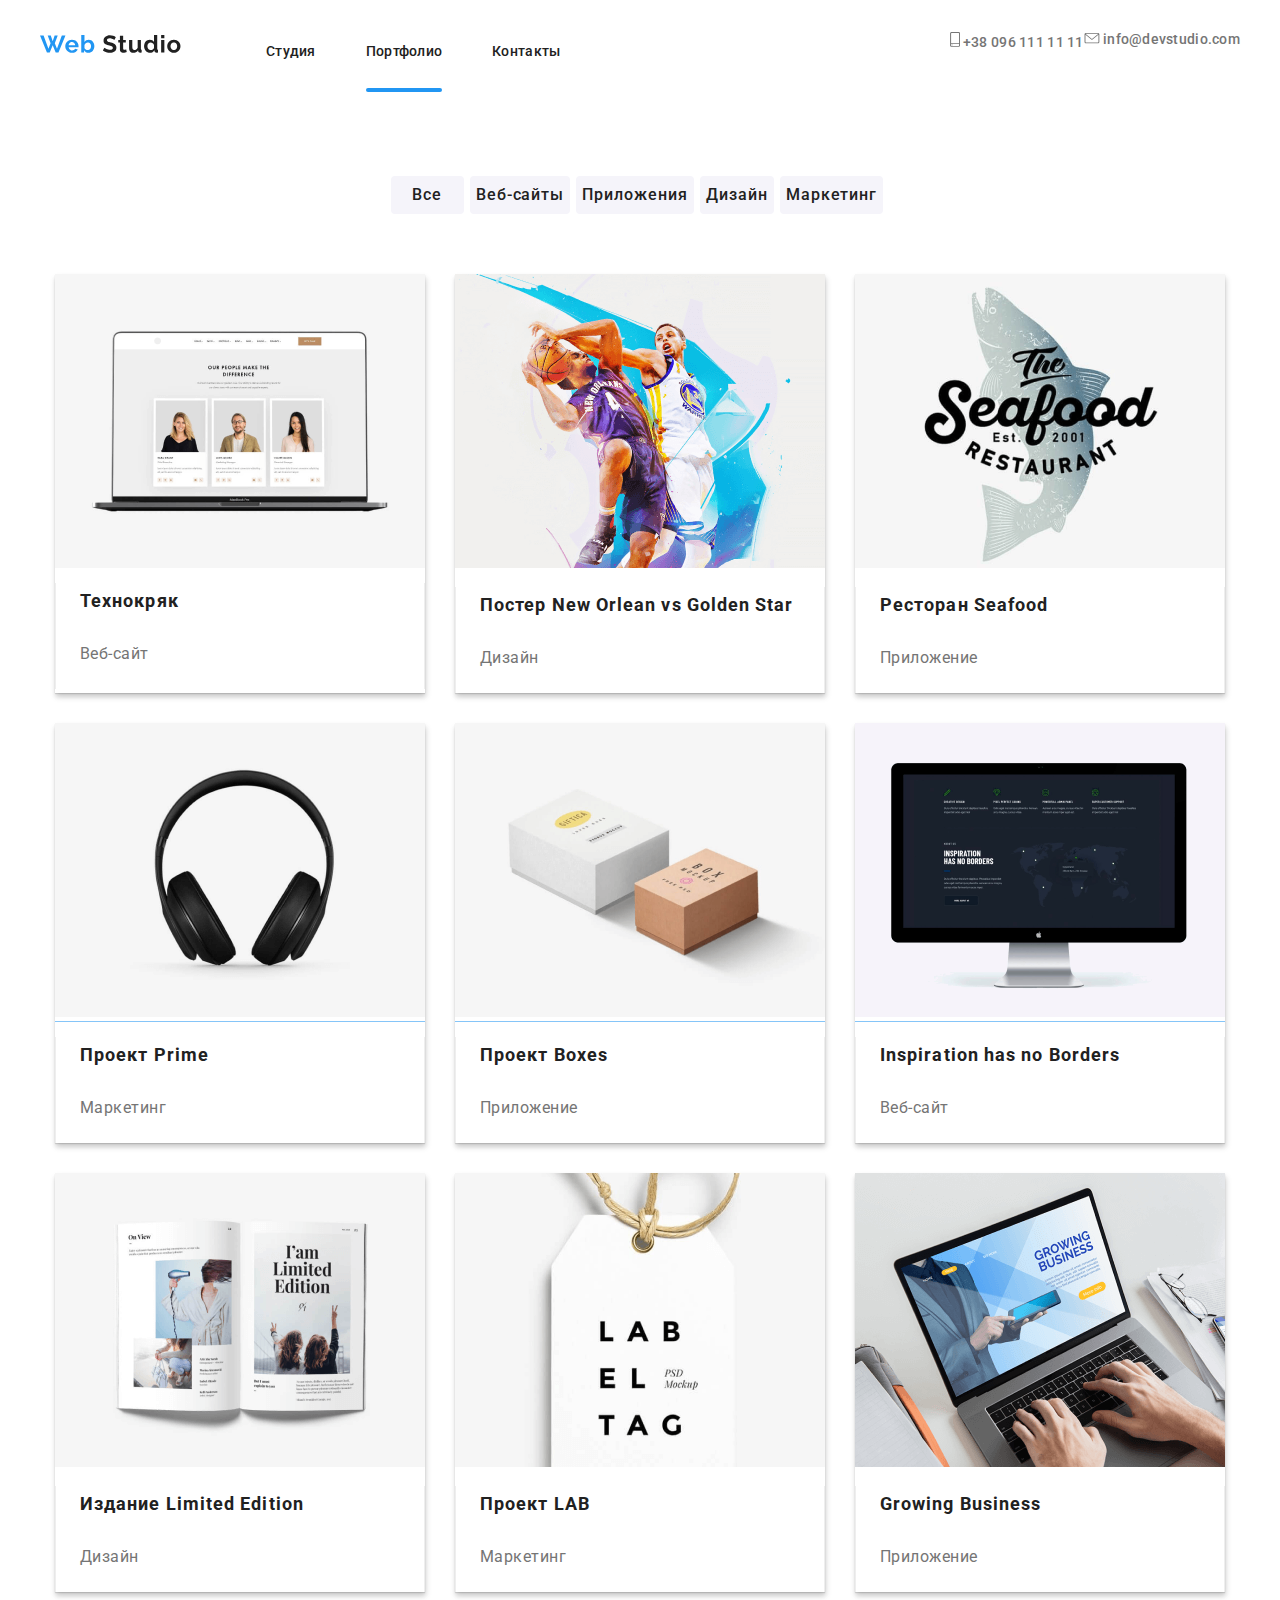
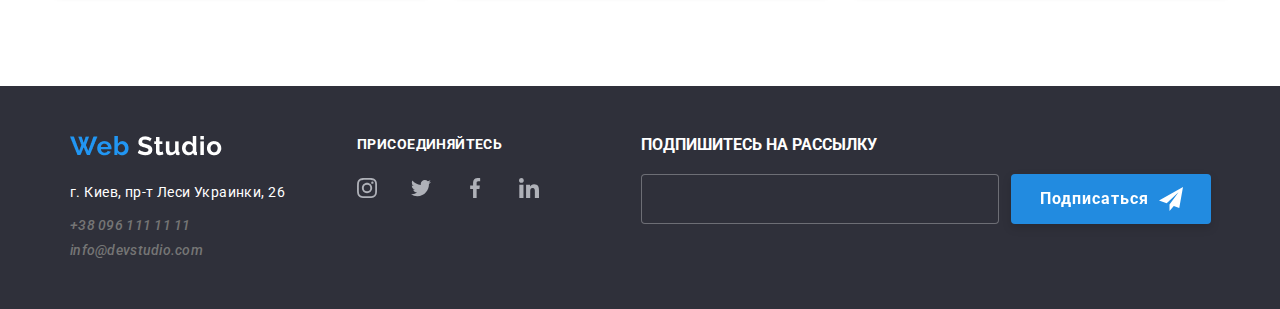
==== commit d1c2a2b1: "footer-corr" ====
--- a/portfolio.html
+++ b/portfolio.html
@@ -271,28 +271,31 @@
             <a href="index.html" aria-label="лого" class="footer-logo">
               <img src="./images/header/WebStudio.png" alt="webstudio" />
             </a>
-
+    
             <div class="address-div">
-              <address>
-                <a
-                  class="address-item-link"
-                  href="https://goo.gl/maps/PfShquKMq7pHnLQV8"
-                >
-                  <p class="address-item">г. Киев, пр-т Леси Украинки, 26</p>
-                </a>
+              <address class="address">
+                <ul class="contact-data-list list">
+                  <li class="contact-list-item">
+                    <a class="address-item-link" href="https://goo.gl/maps/PfShquKMq7pHnLQV8">
+                      <p class="address-item">
+                        г. Киев, пр-т Леси Украинки, 26
+                      </p>
+                    </a>
+                  </li>
+    
+                  <li class="contact-list-item">
+                    <a class="contact-data" href="tel: ">+38 096 111 11 11</a>
+                  </li>
+                  <li class="contact-list-item">
+                    <a class="contact-data" href="mailto:info@devstudio.com">
+                      info@devstudio.com</a>
+                  </li>
+                </ul>
+                </ul>
               </address>
-              <ul class="list">
-                <li class="contact-list-item">
-                  <a class="contact-data" href="tel: ">+38 096 111 11 11</a>
-                </li>
-                <li class="contact-list-item">
-                  <a class="contact-data" href="mailto:info@devstudio.com">
-                    info@devstudio.com</a
-                  >
-                </li>
-              </ul>
             </div>
           </div>
+
           <div class="join-us-div">
             <p class="join-text">Присоединяйтесь</p>
             <ul class="joinus list">
--- a/CSS/styles.css
+++ b/CSS/styles.css
@@ -48,13 +48,15 @@
   margin-right: 0;
 }
 
-.contact-list-item {
+/*.contact-list-item {
   margin-right: 30px;
   padding-bottom: 9px;
-}
+}*/
 .site-nav .contact-list-item:last-child {
   margin-right: 0;
 }
+.contact-list-item:not(:last-child) {
+  margin-bottom: 9px;}
 
 .logo {
   font-family: "Roboto", sans-serif;
@@ -172,8 +174,8 @@
 }
 .contact-data {
   display: block;
-  padding-top: 32px;
-  padding-bottom: 32px;
+  /*padding-top: 32px;
+  padding-bottom: 32px;*/
   list-style: none;
   text-decoration: none;
   font-weight: 500;
@@ -804,6 +806,9 @@
   padding-right: 60px;
   
   }
+  .address {
+    margin-top: 20px;
+  }
   .footer-logo {
     padding-left: 
   }
@@ -885,7 +890,7 @@
   }
 
   .address-item-link {
-  padding-bottom: 9px;
+  /*padding-bottom: 9px;*/
   }
   .join-text {
     padding-left: 12px;
@@ -905,8 +910,10 @@
   
   .pro-button:hover,
   .pro-button:focus {
-  color: white
-  ;}
+  color: white;
+background-color: #2196f3;
+  box-shadow: 0px 2px 2px rgba(0, 0, 0, 0.12), 0px 1px 2px rgba(0, 0, 0, 0.08),
+    0px 3px 1px rgba(0, 0, 0, 0.1);}
   
   .products-button {
   font-weight: 500;
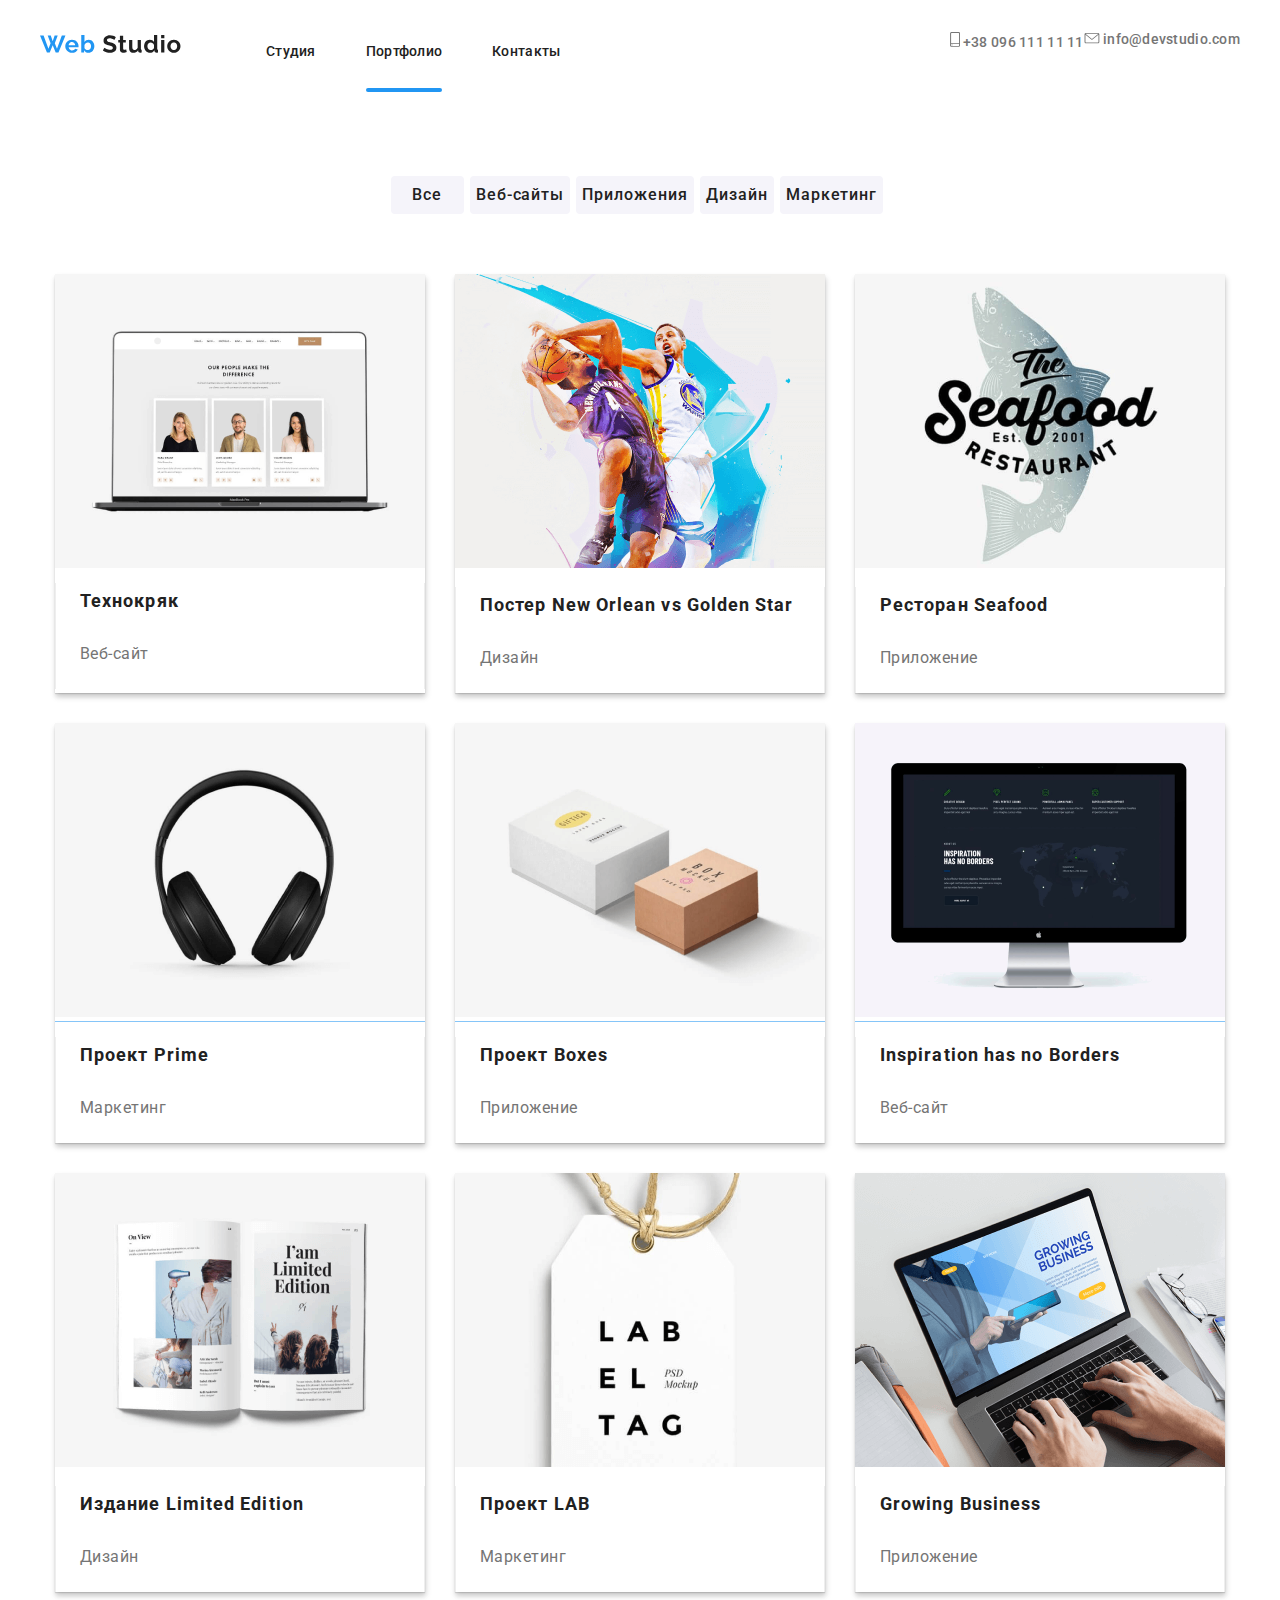
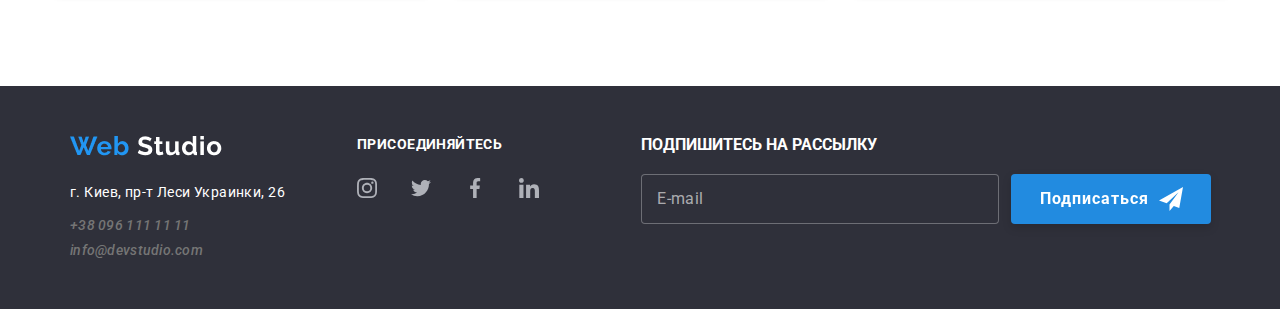
==== commit fe562d26: "outline hover" ====
--- a/portfolio.html
+++ b/portfolio.html
@@ -346,12 +346,7 @@
           <div class="subscribe-form-section">
             <b class="subscribe-to">подпишитесь на рассылку</b>
             <form class="subscribe-form">
-              <input
-                class="subscribe-form-input"
-                type="email"
-                name="mail"
-                id="email"
-              />
+<input class="subscribe-form-input" type="email" name="mail" id="email" placeholder="E-mail" />
               <button class="subscribe-form-submit-button button" type="submit">
                 Подписаться
                 <svg class="subscribe-form-icon" width="24" height="24">
--- a/CSS/styles.css
+++ b/CSS/styles.css
@@ -1062,6 +1062,8 @@
   border-radius: 4px;
   margin-right: 12px;
   background-color: #2f303a;
+  color: #eeeeee;
+  
 }
 
 .subscribe-form-input::placeholder {
@@ -1070,7 +1072,7 @@
   line-height: 1.25;
   letter-spacing: 0.03em;
   color: rgba(255, 255, 255, 0.6);
-}
+  text-decoration-color: white; }
 
 .subscribe-form-submit-button {
   display: inline-flex;
@@ -1102,7 +1104,7 @@
 
 .backdrop.is-hidden {
   opacity: 0;
-  pointer-events: none;
+  
   visibility: hidden;
   pointer-events: none;
   transform: translate(100%)
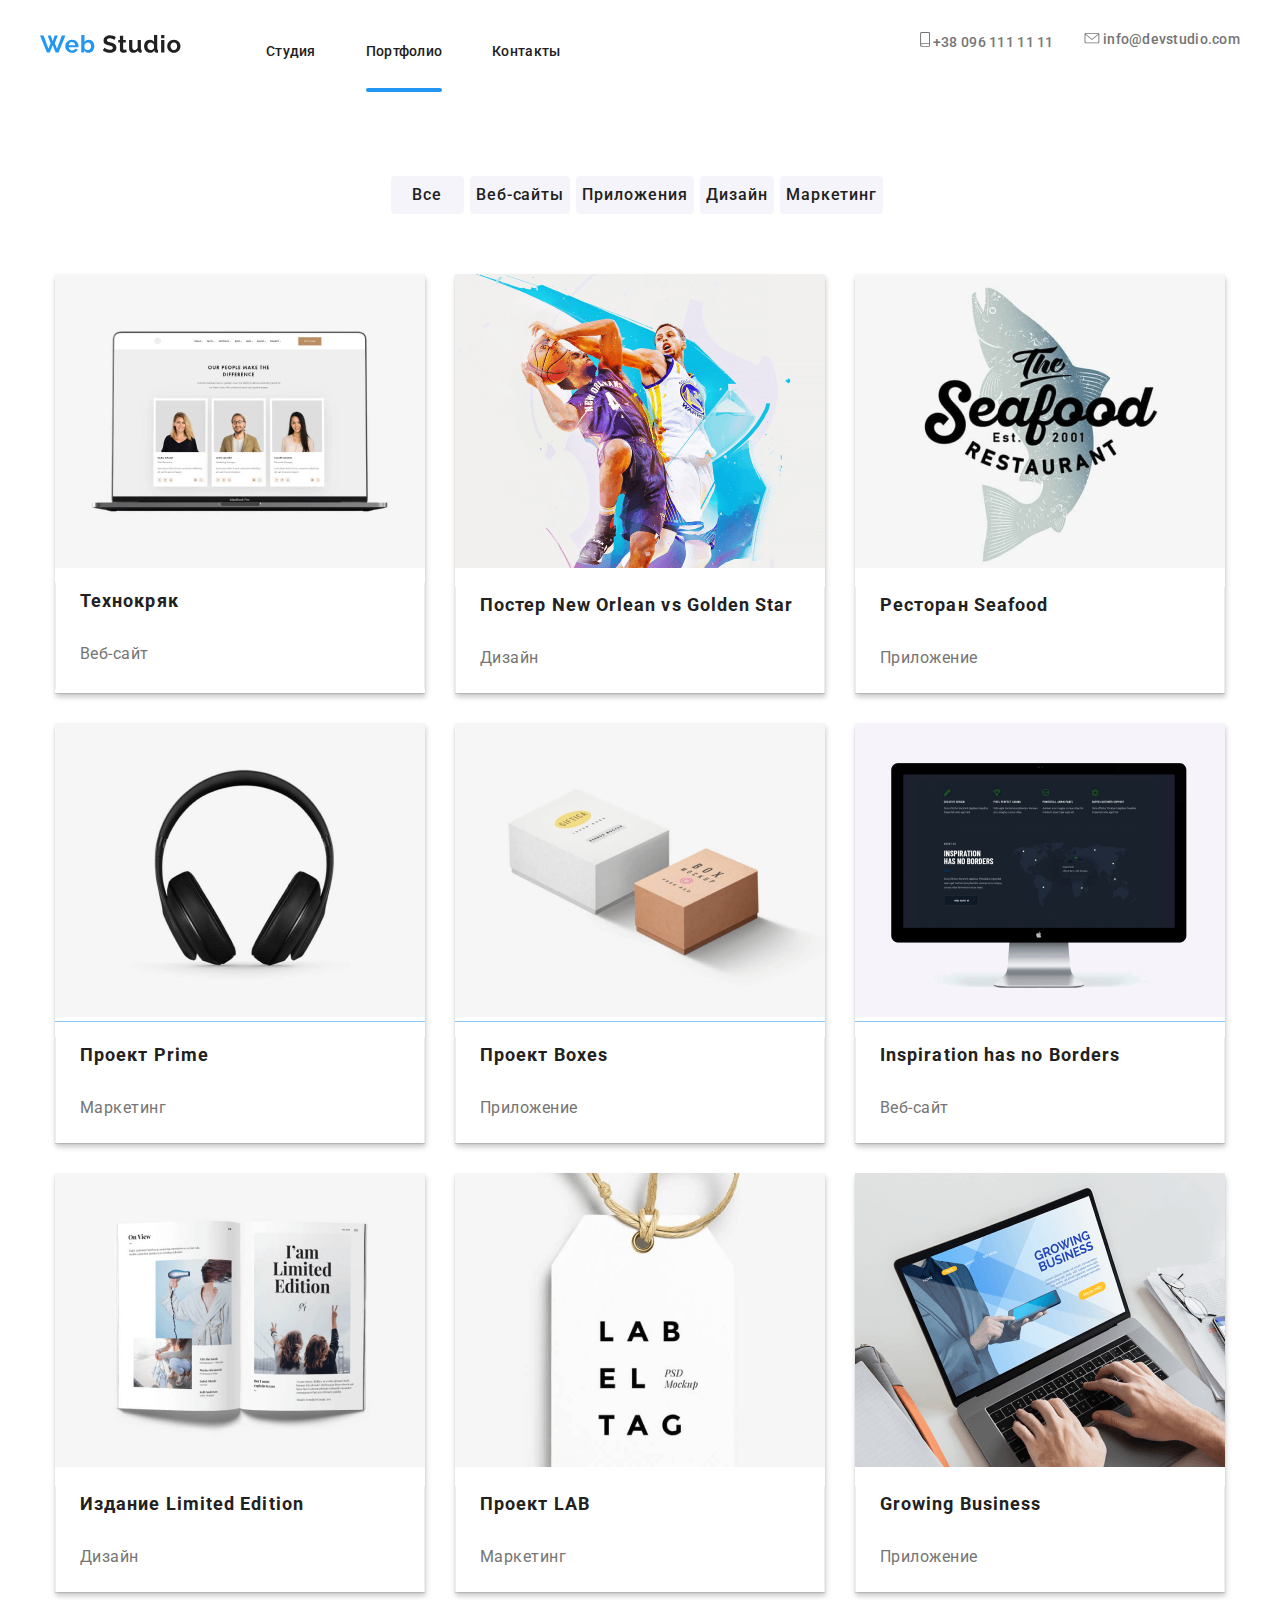
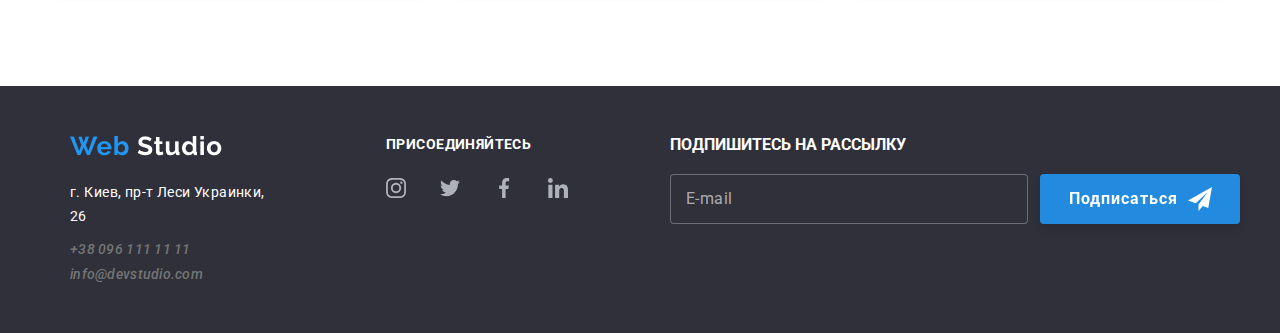
==== commit 3d849664: "edit" ====
--- a/portfolio.html
+++ b/portfolio.html
@@ -291,8 +291,7 @@
                       info@devstudio.com</a>
                   </li>
                 </ul>
-                </ul>
-              </address>
+                </address>
             </div>
           </div>
 
--- a/CSS/styles.css
+++ b/CSS/styles.css
@@ -48,10 +48,10 @@
   margin-right: 0;
 }
 
-/*.contact-list-item {
+.contact-list-item {
   margin-right: 30px;
-  padding-bottom: 9px;
-}*/
+  
+}
 .site-nav .contact-list-item:last-child {
   margin-right: 0;
 }
@@ -922,6 +922,8 @@
   text-align: center;
   letter-spacing: 0.03em;
   color: #212121;
+   transform: translateY(0);
+  transition: transform 250ms cubic-bezier(0.4, 0, 0.2, 1);
   }
  .product-item:hover,
  .product-item:focus {
@@ -1170,6 +1172,8 @@
   border-radius: 4px;
   transition: border 250ms cubic-bezier(0.4, 0, 0.2, 1);
   padding-right: 10px;
+  outline-color: #2196f3;
+ 
 }
 .form-field-input {
   padding-top: 11px;
@@ -1177,11 +1181,14 @@
   padding-bottom: 11px;
   padding-left: 41px;
 }
+.contact-data-list {
+  list-style: none;
+}
 
 .form-field-input:focus,
 .form-field-textarea:focus {
   border: 1px solid  #2196f3;
-}
+  }
 .form-field-textarea {
   height: 120px;
   padding: 11px 30px;
